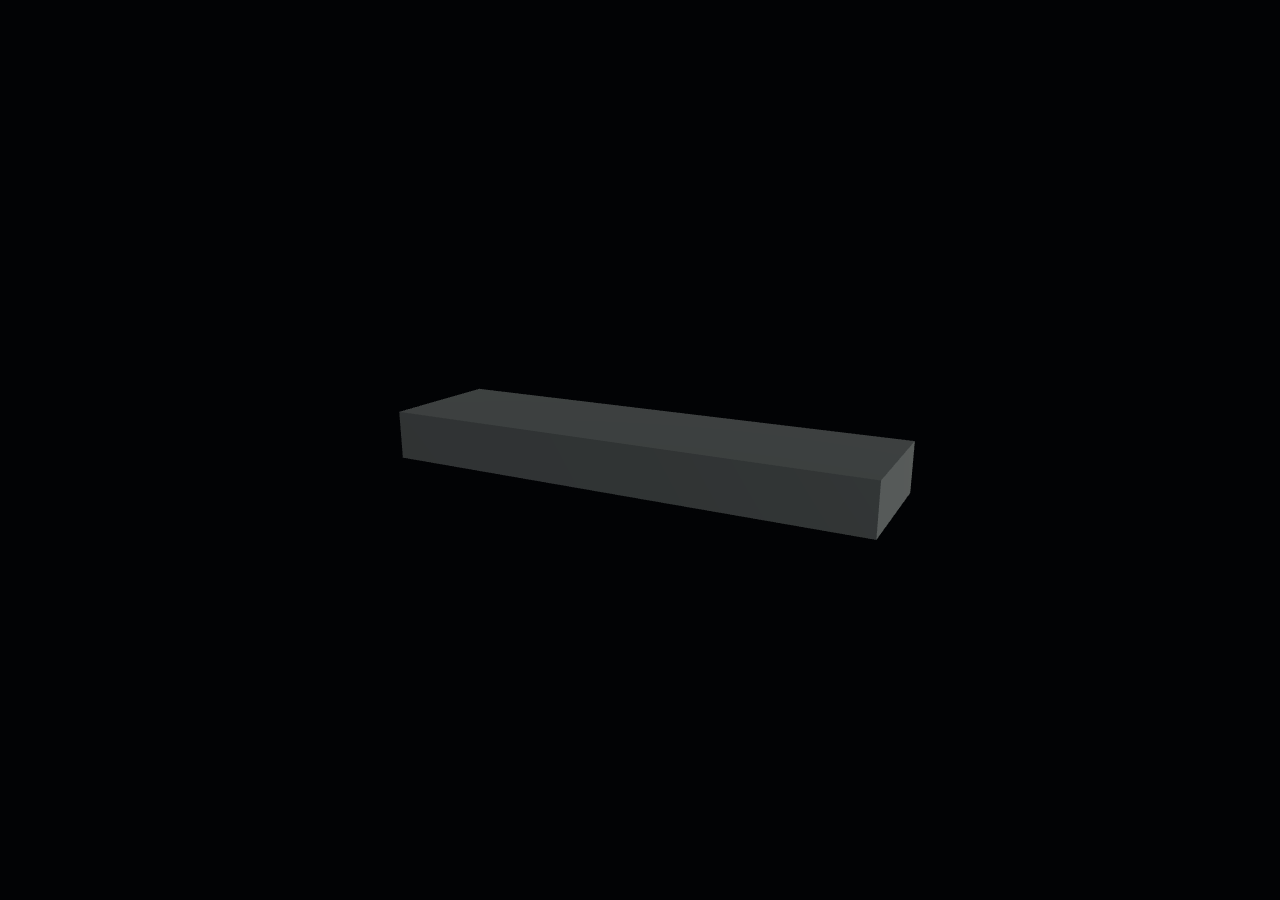
==== index.html @ a8ba1da2 "M0: scaffold — vendored Three.js r170, core loop/input/bus/settings, smoke test harness, v1 referenc" ====
<!doctype html>
<html lang="en">
<head>
<meta charset="utf-8">
<meta name="viewport" content="width=device-width,initial-scale=1">
<title>Halberd Fleet Command</title>
<link rel="stylesheet" href="src/style.css">
<script type="importmap">
{ "imports": { "three": "./vendor/three.module.js" } }
</script>
</head>
<body>
<canvas id="game"></canvas>
<div id="ui"></div>
<div id="boot" class="boot">
  <div class="boot-card">
    <div class="boot-kicker">Concord Navy · Operation Black Tide</div>
    <h1>HALBERD FLEET COMMAND</h1>
    <div id="boot-status" class="boot-status">Loading…</div>
  </div>
</div>
<noscript>This game needs JavaScript and WebGL.</noscript>
<script type="module" src="src/main.js"></script>
</body>
</html>
---- src/style.css ----
/* Halberd Fleet Command — CIC palette (ported from v1). System fonts only: no CDN. */
:root{
  --bg:#06080a; --panel:rgba(9,13,16,.82); --panel2:rgba(14,19,23,.94);
  --line:rgba(132,164,172,.20); --line2:rgba(132,164,172,.38);
  --ink:#c4d0d2; --dim:#6c7a7f; --faint:#3c474b;
  --cyan:#86c3cf; --cyanHi:#bfe6ee; --amber:#d9a441; --red:#e0573f; --green:#86ad6c;
  --friendly:#73a7d6; --hostile:#e06a4a; --gold:#c9a45a;
  --f-label:'Barlow Condensed','Roboto Condensed','Arial Narrow','Helvetica Neue',Arial,sans-serif;
  --f-data:'IBM Plex Mono',ui-monospace,'SFMono-Regular',Menlo,Consolas,monospace;
}
*{box-sizing:border-box}
html,body{margin:0;height:100%;overflow:hidden;background:var(--bg);color:var(--ink)}
body{font-family:var(--f-data);font-size:12px;user-select:none;-webkit-user-select:none}
#game{position:fixed;inset:0;width:100%;height:100%;display:block;background:var(--bg);cursor:crosshair}
#ui{position:fixed;inset:0;pointer-events:none;z-index:2}
button{font:inherit;color:inherit}
.boot{position:fixed;inset:0;display:flex;align-items:center;justify-content:center;background:var(--bg);z-index:50;transition:opacity .6s}
.boot.gone{opacity:0;pointer-events:none}
.boot-card{text-align:center;padding:24px}
.boot-kicker{font-family:var(--f-label);letter-spacing:.3em;text-transform:uppercase;color:var(--dim);font-size:12px}
.boot h1{font-family:var(--f-label);font-weight:700;letter-spacing:.12em;font-size:clamp(28px,5vw,54px);margin:10px 0;color:var(--cyanHi)}
.boot-status{color:var(--cyan);font-size:12px;letter-spacing:.08em}
.num{font-variant-numeric:tabular-nums}
.ok{color:var(--green)} .warn{color:var(--amber)} .crit{color:var(--red)} .info{color:var(--cyan)}
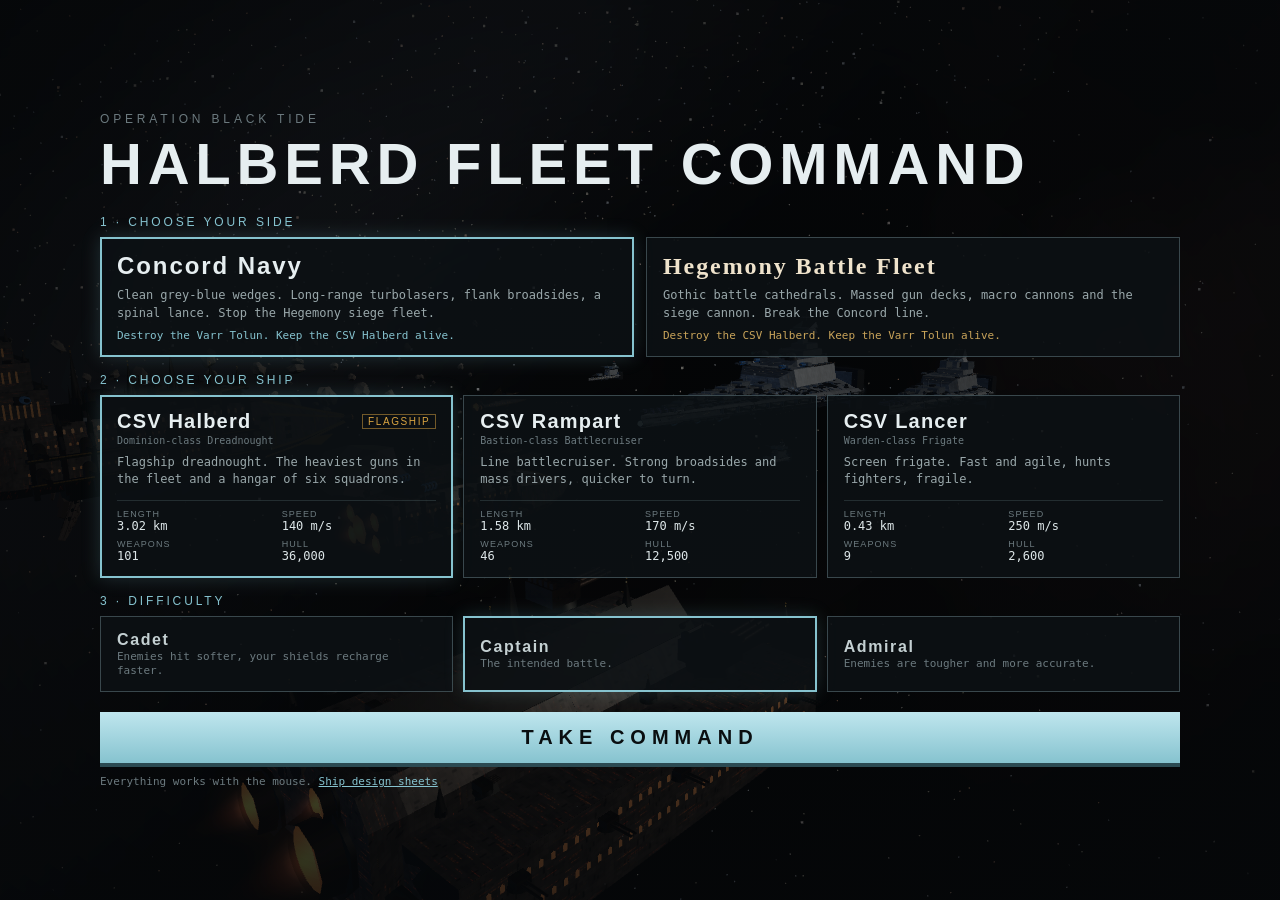
==== commit 9cd4d1a7: "M6: fleet AI and Operation Black Tide - ai.js: capital AI ported from v1 and extended: threat-based " ====
--- a/index.html
+++ b/index.html
@@ -4,6 +4,7 @@
 <meta charset="utf-8">
 <meta name="viewport" content="width=device-width,initial-scale=1">
 <title>Halberd Fleet Command</title>
+<link rel="icon" href="data:image/svg+xml,%3Csvg xmlns='http://www.w3.org/2000/svg' viewBox='0 0 32 32'%3E%3Cpath d='M2 16 L30 9 L30 23 Z' fill='%2386c3cf'/%3E%3C/svg%3E">
 <link rel="stylesheet" href="src/style.css">
 <script type="importmap">
 { "imports": { "three": "./vendor/three.module.js" } }
--- a/src/style.css
+++ b/src/style.css
@@ -22,3 +22,280 @@
 .boot-status{color:var(--cyan);font-size:12px;letter-spacing:.08em}
 .num{font-variant-numeric:tabular-nums}
 .ok{color:var(--green)} .warn{color:var(--amber)} .crit{color:var(--red)} .info{color:var(--cyan)}
+
+/* ---------------- shared controls (tactile) ---------------- */
+.btn{pointer-events:auto;white-space:nowrap;background:linear-gradient(#1a2227,#121819);border:1px solid var(--line2);color:var(--ink);font-family:var(--f-label);font-weight:600;font-size:11px;letter-spacing:.12em;text-transform:uppercase;padding:5px 9px;cursor:pointer;line-height:1.2;box-shadow:0 2px 0 #050708,inset 0 1px 0 rgba(255,255,255,.05);transition:transform .06s,box-shadow .06s,border-color .15s,color .15s,background .15s}
+.btn:hover{border-color:var(--cyan);color:var(--cyanHi)}
+.btn.on{background:linear-gradient(#20343a,#16262b);border-color:var(--cyan);color:var(--cyanHi);box-shadow:0 0 10px rgba(134,195,207,.25),0 2px 0 #050708}
+.pressed,.btn:active{transform:translateY(2px) scale(.98)!important;box-shadow:0 0 0 #050708,0 0 14px rgba(134,195,207,.35)!important}
+.card{position:fixed;pointer-events:auto;background:var(--panel);border:1px solid var(--line);box-shadow:0 0 0 1px rgba(0,0,0,.5) inset,0 8px 24px rgba(0,0,0,.4);backdrop-filter:blur(4px);-webkit-backdrop-filter:blur(4px)}
+.ctl-h{font-family:var(--f-label);font-weight:600;font-size:11px;letter-spacing:.2em;text-transform:uppercase;color:var(--dim);margin-bottom:6px}
+
+/* ---------------- control card ---------------- */
+.ctl-card{left:12px;bottom:12px;display:flex;gap:0;padding:0}
+.ctl-sec{padding:10px 12px;border-right:1px solid var(--line)}
+.ctl-sec:last-child{border-right:0}
+.thr{display:flex;gap:6px;height:132px}
+.thr-labels{display:flex;flex-direction:column;justify-content:space-between}
+.thr-l{background:none;border:0;padding:0 2px;font-family:var(--f-label);font-size:10px;letter-spacing:.1em;color:var(--dim);cursor:pointer;text-align:right;line-height:1}
+.thr-l:hover,.thr-l.on{color:var(--cyanHi)}
+.thr-track{position:relative;width:34px;cursor:ns-resize;touch-action:none}
+.thr-slot{position:absolute;left:50%;top:0;bottom:0;width:6px;margin-left:-3px;background:#05080a;border:1px solid var(--line2)}
+.thr-tick{position:absolute;left:4px;right:4px;height:1px;background:var(--line2);transform:translateY(50%)}
+.thr-handle{position:absolute;left:0;right:0;height:18px;margin-bottom:-9px;background:linear-gradient(#c9d3d6,#7f8c91);border:1px solid #dfe8ea;box-shadow:0 3px 0 #0a0e10,0 0 12px rgba(134,195,207,.35);transition:bottom .18s cubic-bezier(.3,1.6,.5,1)}
+.thr-handle span{position:absolute;left:3px;right:3px;top:7px;height:2px;background:#2b3438}
+.thr-handle.pressed{box-shadow:0 1px 0 #0a0e10,0 0 18px rgba(134,195,207,.6)}
+.sw{display:flex;align-items:center;gap:8px;margin-top:8px;background:#0c1113;border:1px solid var(--line2);padding:4px 8px 4px 4px;cursor:pointer;width:100%}
+.sw b{font-family:var(--f-label);letter-spacing:.16em;font-size:11px;color:var(--dim)}
+.sw-lever{width:12px;height:18px;background:#2c3539;border:1px solid var(--line2);position:relative}
+.sw-lever::after{content:'';position:absolute;left:1px;right:1px;height:8px;bottom:1px;background:#8a979c;transition:bottom .1s}
+.sw.on .sw-lever::after{bottom:8px;background:var(--amber);box-shadow:0 0 8px var(--amber)}
+.sw.on b{color:var(--amber)} .sw.locked b{color:var(--red)}
+.heat{height:4px;background:#05080a;margin-top:4px;border:1px solid var(--line)}
+.heat i{display:block;height:100%;width:0;background:var(--cyan)} .heat i.warn{background:var(--amber)} .heat i.crit{background:var(--red)}
+.helm-row{display:flex;gap:10px;align-items:center}
+.wheel{width:112px;height:112px;cursor:grab;touch-action:none;border-radius:50%}
+.wheel svg{width:100%;height:100%;transition:transform .05s linear}
+.wheel.pressed{cursor:grabbing;box-shadow:0 0 16px rgba(134,195,207,.35)}
+.w-rim{fill:none;stroke:#8a979c;stroke-width:6}.w-hub{fill:#2c3539;stroke:#8a979c;stroke-width:2}
+.w-spoke{stroke:#6e7a7f;stroke-width:4;stroke-linecap:round}.w-mark{fill:var(--amber)}
+.planes{display:flex;flex-direction:column;align-items:center;gap:4px}
+.planes small{font-family:var(--f-label);letter-spacing:.14em;color:var(--dim);font-size:9px}
+.pl-track{position:relative;width:22px;height:96px;background:#05080a;border:1px solid var(--line2);cursor:ns-resize;touch-action:none}
+.pl-zero{position:absolute;left:0;right:0;top:50%;height:1px;background:var(--line2)}
+.pl-handle{position:absolute;left:-3px;right:-3px;height:10px;margin-top:-5px;background:linear-gradient(#c9d3d6,#7f8c91);border:1px solid #dfe8ea;box-shadow:0 2px 0 #0a0e10}
+.helm-read{display:flex;justify-content:space-between;align-items:center;gap:8px;margin-top:6px}
+.rud{font-size:10px;color:var(--cyan);letter-spacing:.06em}
+.ctl-auto{display:flex;flex-direction:column;gap:6px;min-width:150px}
+.lamp{display:flex;align-items:center;gap:8px;text-align:left}
+.lamp i{width:8px;height:8px;border-radius:50%;background:#1d2629;border:1px solid var(--line2)}
+.lamp.on i{background:var(--green);box-shadow:0 0 8px var(--green)}
+.rotary{position:relative;display:flex;flex-direction:column;gap:4px;padding-left:44px;min-height:84px}
+.rot-pos{background:none;border:0;padding:3px 0;text-align:left;font-family:var(--f-label);font-weight:600;font-size:12px;letter-spacing:.16em;color:var(--dim);cursor:pointer}
+.rot-pos:hover{color:var(--ink)} .rot-pos.on{color:var(--cyanHi);text-shadow:0 0 8px rgba(134,195,207,.5)}
+.rot-knob{position:absolute;left:4px;top:24px;width:34px;height:34px;border-radius:50%;background:radial-gradient(circle at 40% 35%,#9aa6ab,#3a4448);border:1px solid #c0cbce;box-shadow:0 3px 0 #0a0e10;transition:transform .18s cubic-bezier(.3,1.6,.5,1)}
+.rot-knob::after{content:'';position:absolute;left:50%;top:3px;width:3px;height:12px;margin-left:-1.5px;background:var(--amber)}
+.toggle2{display:flex;border:1px solid var(--line2)}
+.toggle2 button{flex:1;background:#0c1113;border:0;padding:5px 8px;font-family:var(--f-label);font-weight:600;font-size:11px;letter-spacing:.14em;color:var(--dim);cursor:pointer}
+.toggle2 button.on{background:#20343a;color:var(--cyanHi);box-shadow:inset 0 0 10px rgba(134,195,207,.25)}
+.ctl-read{display:grid;grid-template-columns:auto auto;gap:6px 14px;align-content:center}
+.rd small{display:block;font-family:var(--f-label);letter-spacing:.16em;color:var(--dim);font-size:9px}
+.rd b{font-size:20px;font-weight:500;color:#e2ecee;font-variant-numeric:tabular-nums}
+.rd em{font-style:normal;color:var(--dim);margin-left:3px;font-size:10px}
+.look-badge{position:fixed;top:12px;left:50%;transform:translateX(-50%);display:flex;gap:10px;align-items:center;padding:4px 12px;background:rgba(6,9,11,.72);border:1px solid var(--line);font-family:var(--f-label);letter-spacing:.16em;font-size:12px}
+.look-badge b{color:var(--cyanHi);font-weight:600}
+.look-badge span{color:var(--dim)}
+.look-badge.steer{border-color:rgba(217,164,65,.55)} .look-badge.steer span{color:var(--amber)}
+
+/* ---------------- start menu ---------------- */
+.menu{position:fixed;inset:0;z-index:20;pointer-events:auto;display:flex;align-items:center;justify-content:center;background:radial-gradient(ellipse at center,rgba(6,8,10,.55),rgba(6,8,10,.92));transition:opacity .45s;overflow:auto;padding:24px 16px}
+.menu.gone{opacity:0;pointer-events:none}
+.menu-in{width:min(1080px,100%)}
+.menu-kick{font-family:var(--f-label);letter-spacing:.32em;text-transform:uppercase;color:var(--dim)}
+.menu h1{font-family:var(--f-label);font-weight:700;letter-spacing:.1em;font-size:clamp(30px,5vw,58px);margin:4px 0 18px;color:#e6eef0}
+.menu-step{font-family:var(--f-label);letter-spacing:.24em;text-transform:uppercase;color:var(--cyan);font-size:12px;margin:16px 0 8px}
+.sides{display:grid;grid-template-columns:1fr 1fr;gap:12px}
+.side,.shipc,.diff button{background:rgba(12,17,20,.86);border:1px solid var(--line2);color:var(--ink);text-align:left;cursor:pointer;padding:14px 16px;font:inherit;transition:border-color .15s,box-shadow .15s,transform .06s}
+.side b{display:block;font-family:var(--f-label);font-size:24px;letter-spacing:.08em;color:#e6eef0}
+.side span{display:block;color:#9aa8ab;margin:6px 0;line-height:1.5}
+.side em{font-style:normal;color:var(--cyan);font-size:11px}
+.side.hegemony b{font-family:'Cinzel','Trajan Pro',Georgia,serif;color:#efe3cc}
+.side.hegemony em{color:var(--gold)}
+.side:hover,.shipc:hover,.diff button:hover{border-color:var(--cyan)}
+.side.on,.shipc.on,.diff button.on{border-color:var(--cyan);box-shadow:0 0 0 1px var(--cyan) inset,0 0 18px rgba(134,195,207,.2)}
+.side.hegemony.on,.shipc.hegemony.on{border-color:var(--gold);box-shadow:0 0 0 1px var(--gold) inset,0 0 18px rgba(201,164,90,.2)}
+.shiplist{display:grid;grid-template-columns:repeat(auto-fit,minmax(220px,1fr));gap:10px}
+.sc-top{display:flex;justify-content:space-between;align-items:center}
+.sc-top b{font-family:var(--f-label);font-size:20px;letter-spacing:.06em;color:#e6eef0}
+.sc-top i{font-style:normal;font-family:var(--f-label);font-size:10px;letter-spacing:.16em;color:var(--amber);border:1px solid rgba(217,164,65,.5);padding:1px 5px}
+.shipc>small{display:block;color:var(--dim);margin:2px 0 8px}
+.sc-role{display:block;color:#9aa8ab;line-height:1.45;min-height:3em}
+.sc-stats{display:grid;grid-template-columns:repeat(2,1fr);gap:6px 10px;margin-top:10px;border-top:1px solid var(--line);padding-top:8px;color:#dde6e8}
+.sc-stats small{display:block;font-family:var(--f-label);letter-spacing:.12em;color:var(--dim);font-size:9px}
+.diff{display:grid;grid-template-columns:repeat(3,1fr);gap:10px}
+.diff b{display:block;font-family:var(--f-label);font-size:16px;letter-spacing:.1em}
+.diff span{color:var(--dim);font-size:11px}
+.go{margin-top:20px;width:100%;padding:14px;font-family:var(--f-label);font-weight:700;font-size:20px;letter-spacing:.3em;color:#0a0e10;background:linear-gradient(#bfe6ee,#86c3cf);border:0;cursor:pointer;box-shadow:0 4px 0 #2b4a52}
+.go:hover{filter:brightness(1.08)}
+.menu-foot{margin-top:12px;color:var(--dim);font-size:11px}
+.menu-foot a{color:var(--cyan)}
+@media (max-width:720px){.sides,.diff{grid-template-columns:1fr}}
+
+/* ---------------- weapon grid ---------------- */
+.wgrid{right:12px;bottom:12px;padding:10px 12px;width:min(520px,calc(100vw - 860px));min-width:340px}
+.wg-h{display:flex;justify-content:space-between;align-items:baseline}
+.wg-hint{font-size:10px;color:var(--dim);letter-spacing:.06em}
+.wg-tiles{display:grid;grid-template-columns:repeat(auto-fill,minmax(118px,1fr));gap:6px}
+.wt{position:relative;background:linear-gradient(#141b1f,#0e1417);border:1px solid var(--line2);padding:6px 7px 7px;cursor:pointer;box-shadow:0 2px 0 #050708;transition:transform .06s,box-shadow .1s,border-color .15s}
+.wt:hover{border-color:var(--cyan)}
+.wt.sel{border-color:var(--cyanHi);box-shadow:0 0 0 1px var(--cyan) inset,0 0 14px rgba(134,195,207,.3)}
+.wt-top{display:flex;justify-content:space-between;align-items:baseline}
+.wt-top b{font-family:var(--f-label);font-size:15px;letter-spacing:.1em;color:#e2ecee}
+.wt-top em{font-style:normal;font-size:10px;color:var(--ink);font-variant-numeric:tabular-nums}
+.wt-name{font-size:9.5px;color:var(--dim);white-space:nowrap;overflow:hidden;text-overflow:ellipsis;margin:1px 0 3px}
+.wt-state{font-family:var(--f-label);font-weight:600;font-size:10.5px;letter-spacing:.12em;color:var(--dim);padding-right:34px}
+.wt[data-state=ready] .wt-state{color:var(--green)} .wt[data-state=traversing] .wt-state,.wt[data-state=range] .wt-state,.wt[data-state=nolock] .wt-state{color:var(--amber)}
+.wt[data-state=arc] .wt-state,.wt[data-state=empty] .wt-state,.wt[data-state=dead] .wt-state{color:var(--red)} .wt[data-state=firing] .wt-state{color:var(--cyanHi)}
+.wt[data-state=dead]{opacity:.45}
+.wt-bar{height:3px;background:#05080a;margin-top:4px}
+.wt-bar i{display:block;height:100%;width:0;background:var(--green);transition:width .1s}
+.wt-fire{position:absolute;right:5px;bottom:9px;font-family:var(--f-label);font-weight:700;font-size:9.5px;letter-spacing:.12em;padding:2px 5px;background:#2a1b14;border:1px solid rgba(224,87,63,.6);color:#f0a08a;cursor:pointer}
+.wt-fire:hover{background:#3a2016;color:#ffd0c0}
+.doct{display:flex;border:1px solid var(--line2)}
+.doct button{flex:1;background:#0c1113;border:0;border-right:1px solid var(--line);padding:5px 4px;font-family:var(--f-label);font-weight:600;font-size:10.5px;letter-spacing:.12em;color:var(--dim);cursor:pointer}
+.doct button:last-child{border-right:0}
+.doct button.on{background:#20343a;color:var(--cyanHi)}
+
+/* ---------------- reticle, lead, bracket ---------------- */
+.reticle{position:fixed;left:0;top:0;pointer-events:none;z-index:10}
+.reticle svg{position:absolute;left:-30px;top:-30px;width:60px;height:60px;fill:none;stroke:var(--cyanHi);stroke-width:1.4;opacity:.9}
+.reticle .dot{fill:var(--cyanHi)}
+.reticle.ok svg{stroke:var(--green)} .reticle.ok .dot{fill:var(--green)}
+.reticle.warn svg{stroke:var(--amber)} .reticle.crit svg{stroke:var(--red)}
+.reticle.solution svg circle:first-child{stroke-width:2.4}
+.rdy{position:absolute;left:36px;top:12px;min-width:250px;font-family:var(--f-label);text-shadow:0 1px 2px #000}
+.rdy-main b{display:block;font-size:11px;letter-spacing:.14em;color:var(--ink);font-weight:600}
+.rdy-main span{display:block;font-size:16px;letter-spacing:.12em;font-weight:700;color:var(--dim)}
+.reticle.ok .rdy-main span{color:var(--green)} .reticle.warn .rdy-main span{color:var(--amber)} .reticle.crit .rdy-main span{color:var(--red)} .reticle.info .rdy-main span{color:var(--cyanHi)}
+.rdy-bar{height:3px;width:150px;background:rgba(0,0,0,.5);margin:3px 0 5px}
+.rdy-bar i{display:block;height:100%;background:var(--green)}
+.rdy-others{display:flex;flex-wrap:wrap;gap:3px 9px;max-width:280px;font-size:10px;letter-spacing:.1em;color:var(--dim)}
+.rdy-others span{display:inline-flex;align-items:center;gap:4px}
+.rdy-others i{width:6px;height:6px;border-radius:50%;background:var(--faint)}
+.rdy-others .ok i{background:var(--green)} .rdy-others .warn i{background:var(--amber)} .rdy-others .crit i{background:var(--red)} .rdy-others .info i{background:var(--cyanHi)}
+.lead{position:fixed;left:0;top:0;pointer-events:none;z-index:10}
+.lead svg{position:absolute;left:-12px;top:-12px;width:24px;height:24px;fill:none;stroke:var(--amber);stroke-width:1.6}
+.lead span{position:absolute;left:14px;top:-6px;font-family:var(--f-label);font-size:10px;letter-spacing:.16em;color:var(--amber)}
+.lead.on svg{stroke:var(--green);fill:rgba(134,173,108,.25)} .lead.on span{color:var(--green)}
+.bracket{position:fixed;left:0;top:0;pointer-events:none;margin:0;z-index:2}
+.bracket i{position:absolute;width:12px;height:12px;border-color:var(--hostile);border-style:solid;opacity:.85}
+.bracket{translate:-50% -50%}
+.bracket .tl{left:0;top:0;border-width:2px 0 0 2px}.bracket .tr{right:0;top:0;border-width:2px 2px 0 0}.bracket .bl{left:0;bottom:0;border-width:0 0 2px 2px}.bracket .br{right:0;bottom:0;border-width:0 2px 2px 0}
+.bracket span{position:absolute;left:0;top:100%;margin-top:4px;white-space:nowrap;font-family:var(--f-label);font-size:11px;letter-spacing:.12em;color:var(--hostile);text-shadow:0 1px 2px #000}
+
+/* ---------------- target panel ---------------- */
+.tgt{right:12px;top:12px;width:280px;padding:10px 12px;max-height:calc(100vh - 380px);overflow:auto}
+.tgt-h{display:flex;justify-content:space-between;align-items:center;font-family:var(--f-label);letter-spacing:.2em;color:var(--dim);font-size:11px;margin-bottom:6px}
+.tgt-none{color:var(--dim);font-size:11px;line-height:1.5}
+.tgt-body{display:none}
+.tgt.has .tgt-body{display:block}.tgt.has .tgt-none{display:none}
+.tgt-name b{display:block;font-family:var(--f-label);font-size:20px;letter-spacing:.06em;color:var(--hostile)}
+.tgt-name small{color:var(--dim);font-size:10px}
+.tgt-grid{display:grid;grid-template-columns:1fr 1fr;gap:4px 10px;margin:8px 0}
+.tgt-grid small,.tgt-sh small,.tgt-hull small,.tgt-subs small,.tgt-contacts small{display:block;font-family:var(--f-label);letter-spacing:.14em;color:var(--dim);font-size:9.5px}
+.tgt-grid b{font-weight:500;font-size:14px;color:#dfe8ea;font-variant-numeric:tabular-nums}
+.tgt-sh{display:grid;grid-template-columns:repeat(4,1fr);gap:5px}
+.tgt-sh i{display:block;height:5px;background:#05080a;border:1px solid var(--line)}
+.tgt-sh em{display:block;height:100%;background:var(--cyan)} .tgt-sh i.low em{background:var(--amber)} .tgt-sh i.down{border-color:var(--red)}
+.tgt-hull{display:grid;grid-template-columns:auto 1fr auto;gap:8px;align-items:center;margin:8px 0}
+.tgt-hull i{display:block;height:6px;background:#05080a;border:1px solid var(--line)}
+.tgt-hull em{display:block;height:100%;background:var(--hostile)}
+.tgt-hull b{font-weight:500;font-size:12px}
+.subs{display:flex;flex-wrap:wrap;gap:4px;margin-top:3px}
+.subs .btn{padding:3px 6px;font-size:10px}
+.subs .btn.dead{text-decoration:line-through;opacity:.6}
+.tgt-contacts{margin-top:10px;border-top:1px solid var(--line);padding-top:6px}
+.clist{display:flex;flex-direction:column;gap:2px;margin-top:3px}
+.contact{display:grid;grid-template-columns:1fr auto auto;gap:8px;align-items:baseline;background:none;border:1px solid transparent;padding:3px 5px;color:var(--ink);cursor:pointer;text-align:left;font:inherit}
+.contact:hover{border-color:var(--line2)} .contact.on{border-color:var(--hostile);background:rgba(224,106,74,.08)}
+.contact b{font-weight:500;color:var(--hostile)} .contact small{color:var(--dim);font-size:9.5px} .contact em{font-style:normal;color:var(--ink);font-variant-numeric:tabular-nums}
+@media (max-width:1400px){.wgrid{width:420px}}
+
+/* ---------------- scope ---------------- */
+.scope{position:fixed;inset:0;pointer-events:none;z-index:8;display:none}
+.scope.on{display:block}
+.scope-mask{position:absolute;inset:0;background:radial-gradient(circle at center,transparent 0,transparent calc(min(46vh,46vw) - 2px),rgba(0,0,0,.92) min(46vh,46vw))}
+.scope svg{position:absolute;left:50%;top:50%;width:min(92vh,92vw);height:min(92vh,92vw);transform:translate(-50%,-50%);fill:none;stroke:rgba(191,230,238,.75);stroke-width:1}
+.scope svg text{fill:rgba(191,230,238,.8);stroke:none;font-family:var(--f-data);font-size:9px}
+.scope-read{position:absolute;left:50%;bottom:calc(50% - min(46vh,46vw) + 18px);transform:translateX(-50%);display:flex;gap:22px;font-family:var(--f-label);letter-spacing:.16em;color:var(--cyanHi);font-size:13px;text-shadow:0 1px 2px #000}
+.scope-read small{color:var(--dim);margin-right:6px}
+body.scoped .card,body.scoped .look-badge,body.scoped .bracket{visibility:hidden}
+
+/* ---------------- own-ship status ---------------- */
+.status{left:12px;top:12px;width:300px;padding:10px 12px}
+.st-h b{display:block;font-family:var(--f-label);font-size:18px;letter-spacing:.08em;color:var(--friendly)}
+.st-h small{color:var(--dim);font-size:10px}
+.st-row{display:flex;gap:10px;align-items:center;margin-top:6px}
+.st-sh{width:104px;height:120px;flex:none}
+.st-ship{fill:#2c3539;stroke:var(--ink);stroke-width:1.2}
+.sec{fill:none;stroke:var(--cyan);stroke-width:9;stroke-linecap:butt;cursor:pointer;pointer-events:stroke;transition:stroke .15s}
+.sec:hover{stroke:var(--cyanHi)}
+.sec.low{stroke:var(--amber)} .sec.down{stroke:var(--red);stroke-dasharray:4 4}
+.sec.boost{stroke:var(--cyanHi);stroke-width:12;filter:drop-shadow(0 0 4px var(--cyan))}
+.sec.hit{stroke:#fff}
+.st-side{flex:1;min-width:0}
+.st-shv{display:grid;grid-template-columns:repeat(4,1fr);gap:2px;font-size:12px;color:var(--ink)}
+.st-shv small{display:block;font-family:var(--f-label);letter-spacing:.1em;color:var(--dim);font-size:9px}
+.st-shv .b{color:var(--cyanHi)} .st-shv .warn{color:var(--amber)} .st-shv .crit{color:var(--red)}
+.st-bal{margin:6px 0;padding:3px 8px;font-size:10px}
+.st-hull{display:grid;grid-template-columns:auto 1fr auto;gap:6px;align-items:center}
+.st-hull small{font-family:var(--f-label);letter-spacing:.14em;color:var(--dim);font-size:9.5px}
+.st-hull i{display:block;height:7px;background:#05080a;border:1px solid var(--line)}
+.st-hull em{display:block;height:100%;background:var(--green)} .st-hull em.warn{background:var(--amber)} .st-hull em.crit{background:var(--red)}
+.st-hull b{font-weight:500;font-size:12px}
+.st-fire{font-size:10px;margin-top:4px;min-height:12px}
+.st-subs{display:flex;flex-direction:column;gap:2px;margin-top:6px;border-top:1px solid var(--line);padding-top:6px}
+.st-subs div{display:grid;grid-template-columns:96px 1fr 96px;gap:6px;align-items:center;font-size:10px}
+.st-subs span{font-family:var(--f-label);letter-spacing:.1em;color:var(--ink)}
+.st-subs i{display:block;height:4px;background:#05080a}
+.st-subs em{display:block;height:100%;background:var(--green)}
+.st-subs .warn em{background:var(--amber)} .st-subs .crit em{background:var(--red)}
+.st-subs b{font-weight:500;text-align:right;color:var(--green)} .st-subs .warn b{color:var(--amber)} .st-subs .crit b{color:var(--red)}
+.st-hint{font-size:9.5px;color:var(--dim);margin-top:6px}
+
+/* ---------------- comms ---------------- */
+.comms{position:fixed;left:50%;top:48px;transform:translateX(-50%);width:min(560px,46vw);display:flex;flex-direction:column;gap:3px;pointer-events:none;z-index:3}
+.cm{background:rgba(6,9,11,.78);border-left:2px solid var(--cyan);padding:4px 10px;font-size:12px;color:var(--ink);animation:cmIn .25s ease-out}
+.cm b{font-family:var(--f-label);letter-spacing:.14em;color:var(--cyan);margin-right:8px;font-weight:600}
+.cm.warn{border-color:var(--amber)} .cm.warn b{color:var(--amber)} .cm.crit{border-color:var(--red)} .cm.crit b{color:var(--red)} .cm.ok{border-color:var(--green)} .cm.ok b{color:var(--green)}
+@keyframes cmIn{from{opacity:0;transform:translateY(-4px)}to{opacity:1;transform:none}}
+
+/* ---------------- pause menu ---------------- */
+.pause-btn{position:fixed;left:324px;top:12px;pointer-events:auto;z-index:4}
+.pause{position:fixed;inset:0;z-index:30;display:none;align-items:center;justify-content:center;background:rgba(4,6,8,.82);pointer-events:auto;overflow:auto;padding:24px 16px}
+.pause.on{display:flex}
+.pause-in{width:min(980px,100%);background:var(--panel2);border:1px solid var(--line2);padding:22px 26px}
+.pause h2{font-family:var(--f-label);font-size:34px;letter-spacing:.08em;margin:2px 0 12px;color:#e6eef0}
+.p-row{display:flex;gap:8px;flex-wrap:wrap}
+.p-row .btn{padding:8px 14px;font-size:13px}
+.p-grid{display:grid;grid-template-columns:1fr 1fr;gap:28px}
+.diff.small b{font-size:13px}
+.diff.small button{padding:8px 10px}
+.p-slider{display:flex;gap:10px;align-items:center}
+.p-slider input{flex:1;accent-color:var(--cyan)}
+.p-slider span{width:40px;text-align:right}
+.p-guide{margin:0;padding-left:18px;color:#aab8bb;line-height:1.55;font-size:11.5px}
+.p-guide b{color:var(--ink);font-weight:600}
+.p-keys{display:grid;grid-template-columns:1fr 1fr;gap:3px 10px;margin-bottom:8px}
+.pk{display:flex;justify-content:space-between;background:#0c1113;border:1px solid var(--line);padding:4px 7px;color:var(--ink);cursor:pointer;font:inherit;font-size:11px}
+.pk:hover{border-color:var(--cyan)} .pk b{color:var(--cyanHi);font-weight:500} .pk.cap{border-color:var(--amber)} .pk.cap b{color:var(--amber)}
+.menu-step small{color:var(--dim);letter-spacing:.06em;text-transform:none}
+.p-foot{margin-top:12px;color:var(--dim);font-size:11px}
+@media (max-width:760px){.p-grid{grid-template-columns:1fr}}
+
+/* ---------------- objectives, alerts, end screen ---------------- */
+.objs{left:12px;top:330px;width:300px;padding:9px 12px}
+.ob-h{font-family:var(--f-label);letter-spacing:.2em;color:var(--dim);font-size:11px;margin-bottom:4px}
+.ob{display:flex;gap:8px;align-items:baseline;font-size:11.5px;color:var(--ink);padding:1px 0}
+.ob i{flex:none;width:8px;height:8px;border:1px solid var(--line2);transform:translateY(1px)}
+.ob.main span{font-weight:600;color:#e2ecee}
+.ob.done{color:var(--dim)} .ob.done span{text-decoration:line-through} .ob.done i{background:var(--green);border-color:var(--green)}
+.ob.failed span{color:var(--red)} .ob.failed i{background:var(--red);border-color:var(--red)}
+.ob-hint{margin-top:6px;padding-top:6px;border-top:1px solid var(--line);font-size:11px;color:#aab8bb;line-height:1.45}
+.ob-hint b{font-family:var(--f-label);letter-spacing:.16em;color:var(--amber);margin-right:8px}
+.alerts{position:fixed;left:50%;top:26%;transform:translateX(-50%);pointer-events:none;z-index:9}
+.al{font-family:var(--f-label);font-weight:700;font-size:22px;letter-spacing:.26em;padding:4px 18px;border:1px solid;background:rgba(10,6,4,.6);white-space:nowrap}
+.al.warn{color:var(--amber);border-color:rgba(217,164,65,.5)} .al.crit{color:var(--red);border-color:rgba(224,87,63,.55);animation:blink .5s steps(2) 4} .al.ok{color:var(--green);border-color:rgba(134,173,108,.5)} .al.info{color:var(--cyan);border-color:var(--line2)}
+@keyframes blink{50%{opacity:.35}}
+.endscreen{position:fixed;inset:0;z-index:40;display:none;align-items:center;justify-content:center;background:rgba(4,6,8,.78);pointer-events:auto;padding:16px}
+.endscreen.on{display:flex}
+.end-in{width:min(760px,100%);background:var(--panel2);border:1px solid var(--line2);padding:26px 30px}
+.end-in h1{font-family:var(--f-label);font-size:clamp(40px,7vw,72px);letter-spacing:.2em;margin:4px 0}
+.end-in.win h1{color:var(--green)} .end-in.loss h1{color:var(--red)}
+.end-r{color:var(--ink);font-size:14px}
+.end-stats{display:grid;grid-template-columns:repeat(4,1fr);gap:12px;margin:18px 0;font-size:18px;color:#e2ecee}
+.end-stats small{display:block;font-family:var(--f-label);letter-spacing:.14em;color:var(--dim);font-size:10px}
+.end-btns{display:flex;gap:10px;align-items:stretch}
+.end-btns .go{margin-top:0;flex:1}
+.end-btns .btn{padding:0 18px;font-size:13px}
+@media (max-width:640px){.end-stats{grid-template-columns:repeat(2,1fr)}}
